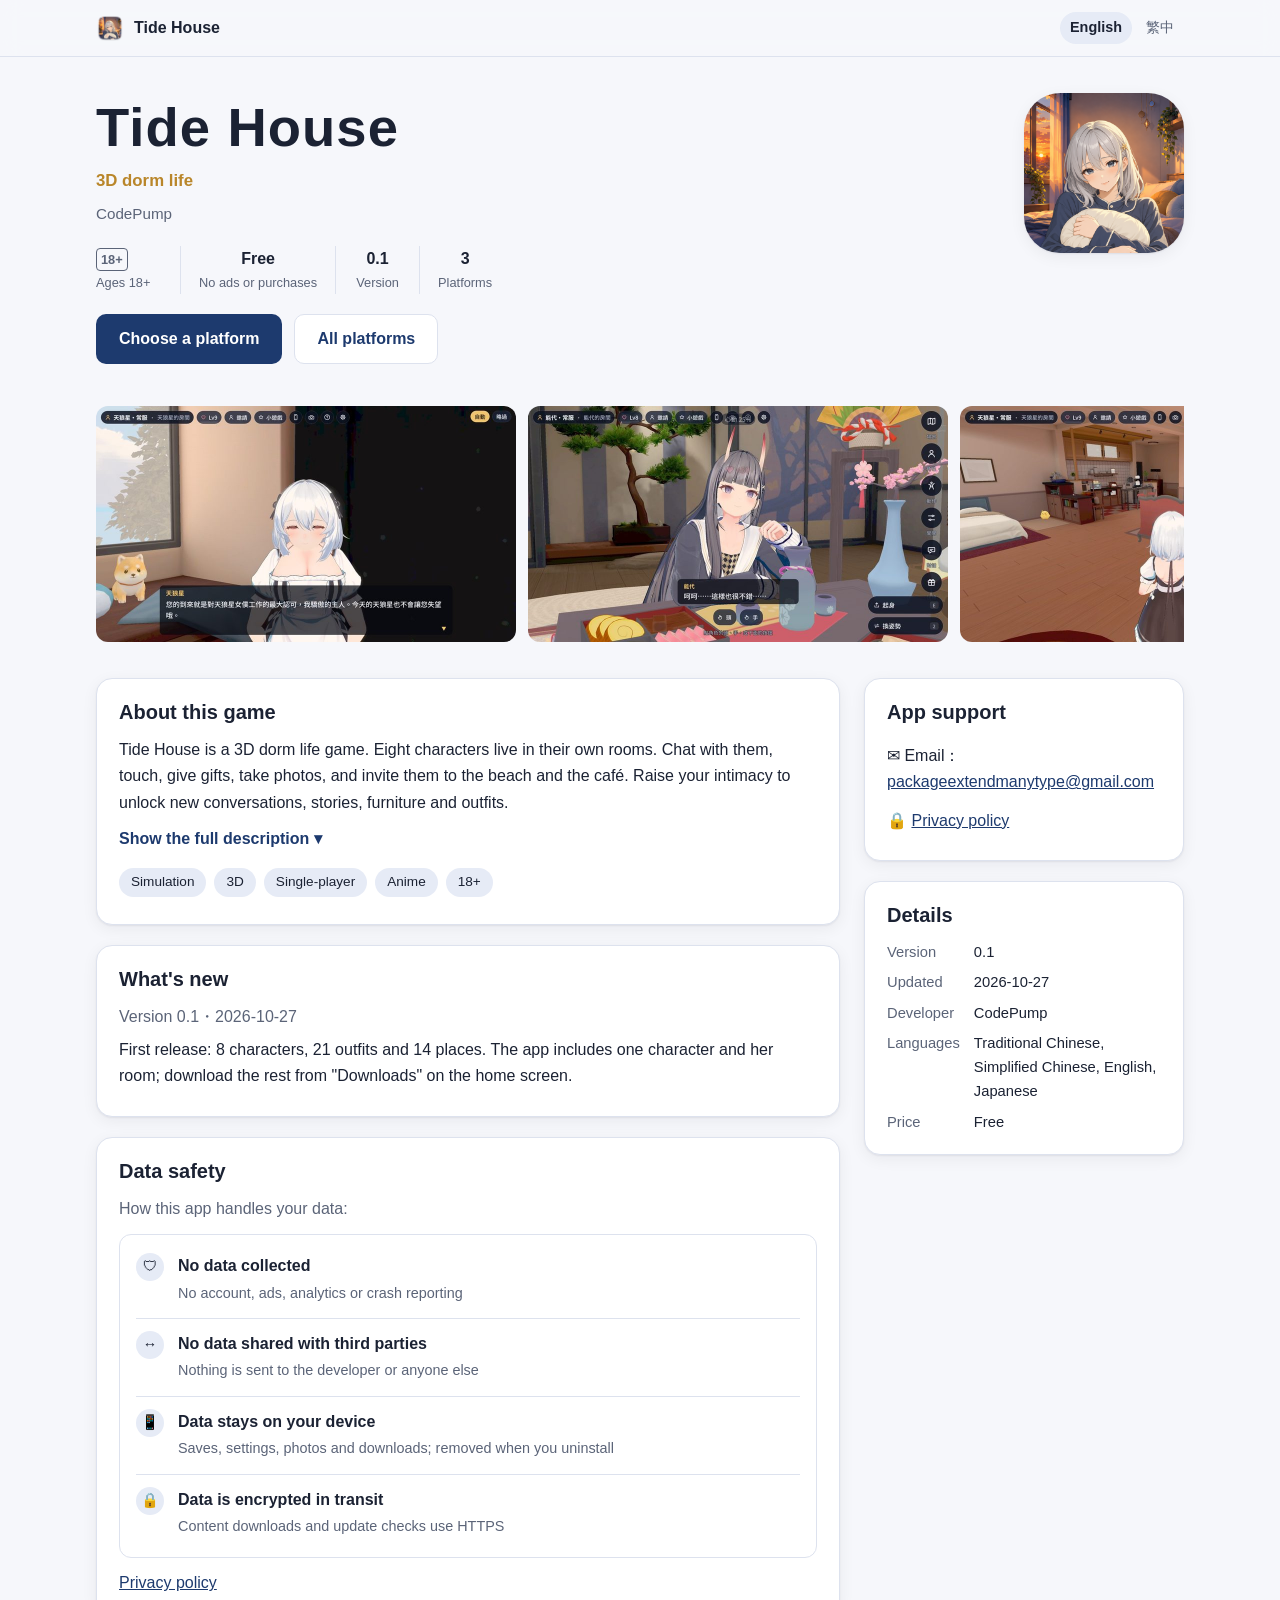
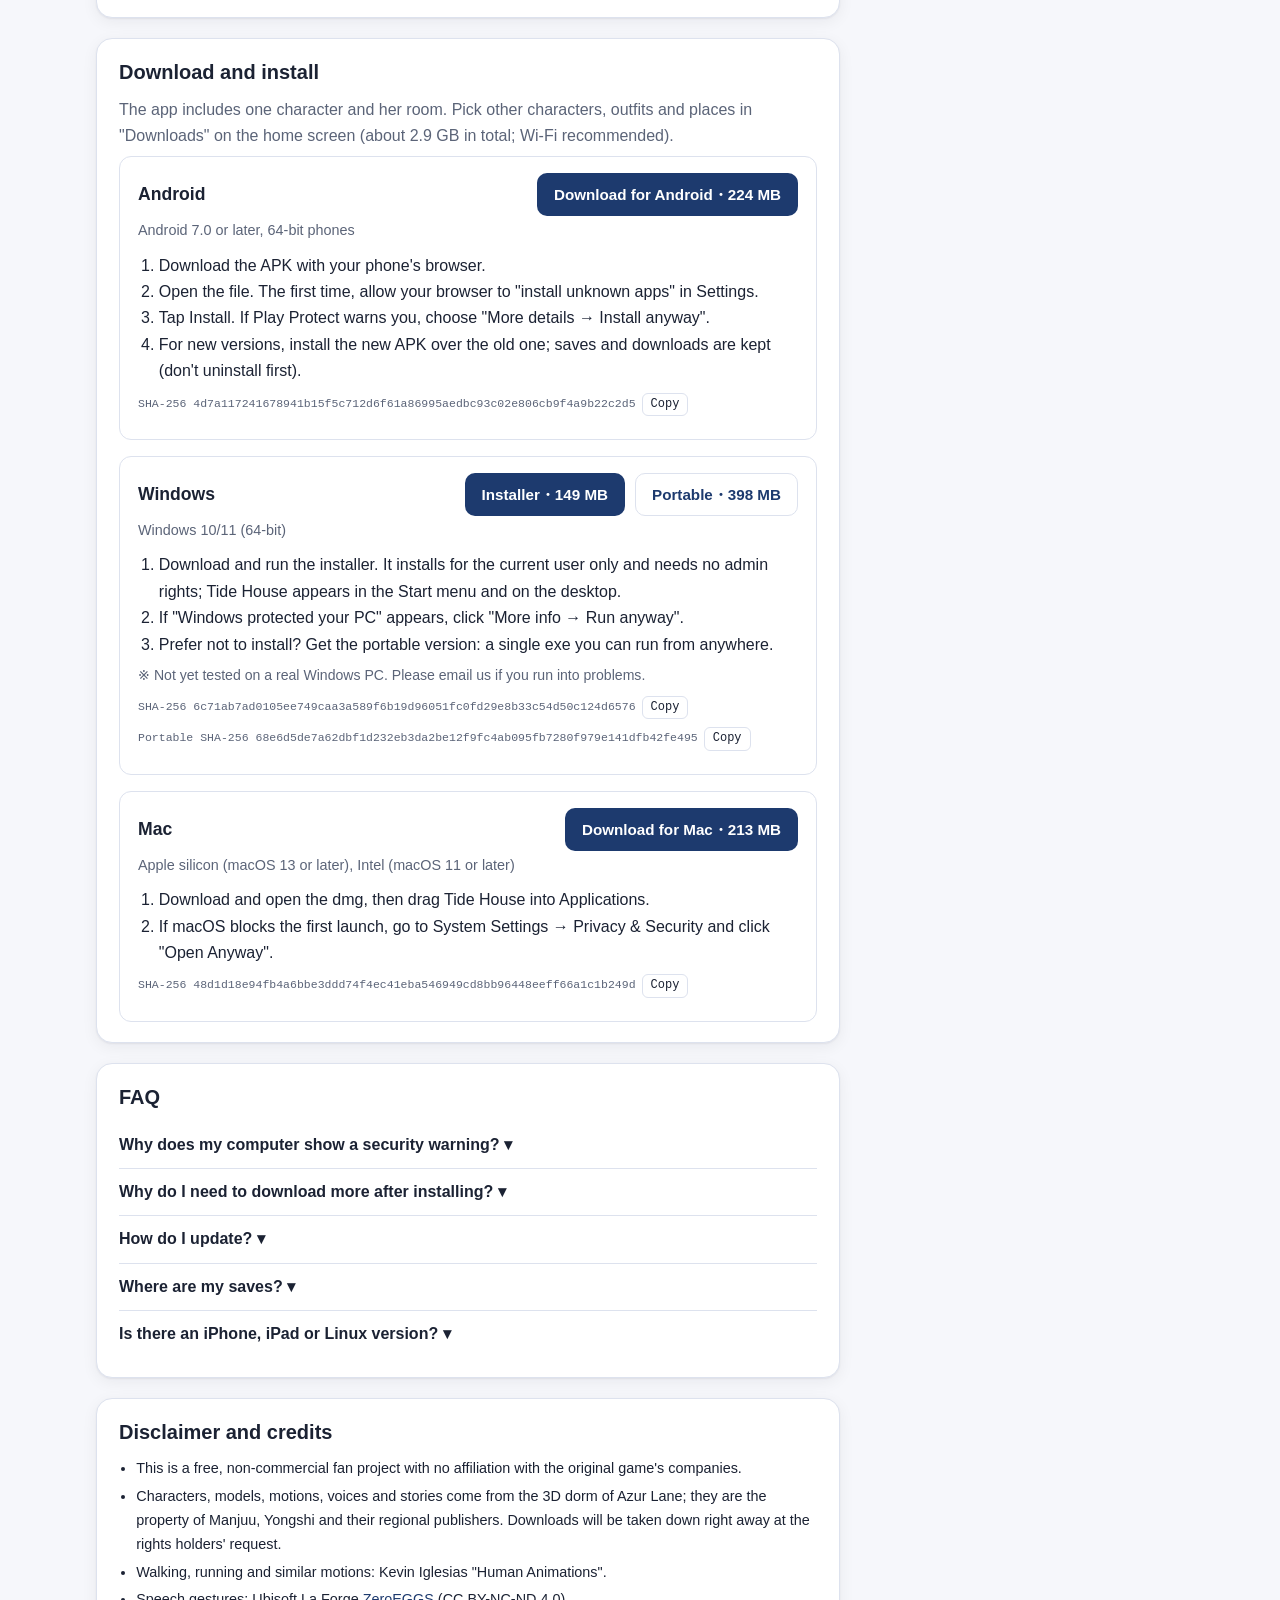
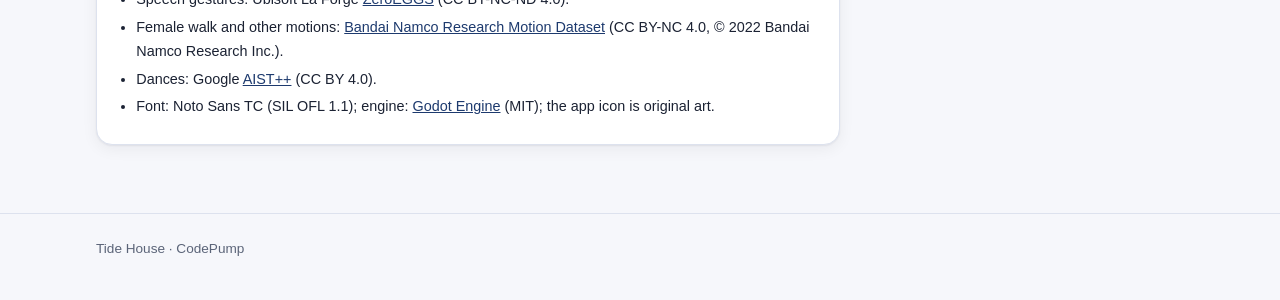
==== en/index.html @ 1b5eac10 "下載頁 0.1（2026-10-27） 由 L2D3D 的 tools/site.py 產生。  Co-Authored-By: Claude Opus 5.5 (1M context) <norep" ====
<!doctype html>
<html lang="en">
<head>
<meta charset="utf-8">
<meta name="viewport" content="width=device-width, initial-scale=1">
<title>Tide House | 3D dorm life</title>
<meta name="description" content="Spend time with them in a seaside dorm: chat, touch, gifts, photos and outings">
<link rel="canonical" href="https://daniel098962.github.io/tidehouse/en/">
<link rel="alternate" hreflang="zh-Hant-TW" href="https://daniel098962.github.io/tidehouse/">
<link rel="alternate" hreflang="en" href="https://daniel098962.github.io/tidehouse/en/">
<meta property="og:type" content="website">
<meta property="og:title" content="Tide House｜3D dorm life">
<meta property="og:description" content="Spend time with them in a seaside dorm: chat, touch, gifts, photos and outings">
<meta property="og:url" content="https://daniel098962.github.io/tidehouse/en/">
<meta property="og:image" content="https://daniel098962.github.io/tidehouse/img/feature_en-US.png">
<meta name="twitter:card" content="summary_large_image">
<link rel="icon" href="../img/favicon.png">
<link rel="apple-touch-icon" href="../img/icon_180.png">
<link rel="stylesheet" href="../style.css">
<script type="application/ld+json">{"@context": "https://schema.org", "@type": "VideoGame", "name": "Tide House", "description": "Spend time with them in a seaside dorm: chat, touch, gifts, photos and outings", "url": "https://daniel098962.github.io/tidehouse/en/", "image": "https://daniel098962.github.io/tidehouse/img/icon_512.png", "operatingSystem": "Android, Windows, macOS", "applicationCategory": "GameApplication", "author": {"@type": "Organization", "name": "CodePump"}, "offers": {"@type": "Offer", "price": "0", "priceCurrency": "USD"}, "softwareVersion": "0.1", "contentRating": "18+"}</script>
</head>
<body>
<header class="top"><div class="wrap">
<a class="brand" href="./"><img src="../img/favicon.png" alt="">Tide House</a>
<nav class="lang"><a aria-current="page">English</a><a href="../" hreflang="zh-Hant-TW">繁中</a></nav>
</div></header>
<main class="wrap">
<section class="hero">
<div>
<h1>Tide House</h1>
<p class="tagline">3D dorm life</p>
<p class="dev">CodePump</p>
<ul class="stats">
<li><b><span class="badge-age">18+</span></b><span>Ages 18+</span></li>
<li><b>Free</b><span>No ads or purchases</span></li>
<li><b>0.1</b><span>Version</span></li>
<li><b>3</b><span>Platforms</span></li>
</ul>
<div class="cta"><a class="btn primary" id="dl-main" href="#download">Choose a platform</a><a class="btn ghost" href="#download">All platforms</a></div>
<p class="cta-note" id="dl-note"></p>
</div>
<img class="hero-icon" src="../img/icon_512.png" alt="Tide House">
</section>
<section class="shots" aria-label="Screenshots"><div class="strip">
<button type="button" data-full="../img/shots/01.jpg"><img loading="lazy" src="../img/shots/thumb_01.jpg" alt="Screenshots 1"></button>
<button type="button" data-full="../img/shots/02.jpg"><img loading="lazy" src="../img/shots/thumb_02.jpg" alt="Screenshots 2"></button>
<button type="button" data-full="../img/shots/03.jpg"><img loading="lazy" src="../img/shots/thumb_03.jpg" alt="Screenshots 3"></button>
<button type="button" data-full="../img/shots/04.jpg"><img loading="lazy" src="../img/shots/thumb_04.jpg" alt="Screenshots 4"></button>
<button type="button" data-full="../img/shots/05.jpg"><img loading="lazy" src="../img/shots/thumb_05.jpg" alt="Screenshots 5"></button>
<button type="button" data-full="../img/shots/06.jpg"><img loading="lazy" src="../img/shots/thumb_06.jpg" alt="Screenshots 6"></button>
<button type="button" data-full="../img/shots/07.jpg"><img loading="lazy" src="../img/shots/thumb_07.jpg" alt="Screenshots 7"></button>
<button type="button" data-full="../img/shots/08.jpg"><img loading="lazy" src="../img/shots/thumb_08.jpg" alt="Screenshots 8"></button>
</div></section>
<div class="cols">
<div>
<section class="card about" id="about">
<h2>About this game</h2>
<p>Tide House is a 3D dorm life game. Eight characters live in their own rooms. Chat with them, touch, give gifts, take photos, and invite them to the beach and the café. Raise your intimacy to unlock new conversations, stories, furniture and outfits.</p>
<details><summary>Show the full description</summary>
<h3>Life in the room</h3>
<ul><li>Walk around freely and use sofas, beds and a kotatsu: 81 furniture interactions</li><li>She greets you when you come in; tap &quot;Talk&quot; for a daily conversation, with choices that branch</li><li>During an interaction, tap her head, hands and more for reactions and lines</li><li>Over 1,100 story scenes with Japanese voices</li></ul>
<h3>Intimacy and memories</h3>
<ul><li>Talking, touching, gifts, collecting and mini-games all raise intimacy (Lv1–15 per character)</li><li>Level up to unlock new conversations, stories, furniture and outfits</li><li>Special gifts unlock special stories; replay any memory, staged with its own cameras in her room</li><li>245 collectibles hidden in the rooms, some only at night</li><li>Just here for the stories? Unlock everything in one tap, and tune the numbers yourself</li></ul>
<h3>Photo mode</h3>
<ul><li>Hundreds of poses and expressions, 6 filters, depth of field and freeze frame</li><li>Photos go to the in-app album; invited companions can join group shots</li></ul>
<h3>Going out together</h3>
<ul><li>Invite others to the same place: they sit on sofas and beds or stand nearby watching you, and chat with each other</li><li>Volleyball and a water slide at the beach, dance photos at the café, a timed car wash</li><li>Room mini-games too: hand slap, rock-paper-scissors and scheduling</li></ul>
<h3>Phone</h3>
<ul><li>Chat with her, read and reply to her posts, and make video calls</li></ul>
<h3>Day and night</h3>
<ul><li>Day and night follow your phone&#x27;s clock: lights come on and the windows go dark at night, or pin the time yourself</li></ul>
<h3>Outfits, places and furniture</h3>
<ul><li>21 outfits and 14 places (8 rooms, the dorm hallway, a bathroom, the beach, a café and a car wash)</li><li>Any character can go anywhere; swap the beds, tables and sofas in each room</li></ul>
<h3>Also</h3>
<ul><li>Interface and lines in Traditional Chinese, Simplified Chinese, English and Japanese</li><li>No account, no ads, no in-app purchases; progress stays on your phone</li></ul>
<p>Note: the app includes one character and her room. Pick other characters, outfits and places in &quot;Downloads&quot; (about 2.9 GB in total); Wi-Fi is recommended.</p>
</details>
<ul class="tags"><li>Simulation</li><li>3D</li><li>Single-player</li><li>Anime</li><li>18+</li></ul>
</section>
<section class="card" id="news">
<h2>What&#x27;s new</h2>
<p class="muted">Version 0.1・2026-10-27</p>
<p>First release: 8 characters, 21 outfits and 14 places. The app includes one character and her room; download the rest from &quot;Downloads&quot; on the home screen.</p>
</section>
<section class="card" id="safety">
<h2>Data safety</h2>
<p class="muted">How this app handles your data:</p>
<div class="safety"><div class="row"><div class="ico" aria-hidden="true">🛡</div><div><b>No data collected</b><span>No account, ads, analytics or crash reporting</span></div></div>
<div class="row"><div class="ico" aria-hidden="true">↔</div><div><b>No data shared with third parties</b><span>Nothing is sent to the developer or anyone else</span></div></div>
<div class="row"><div class="ico" aria-hidden="true">📱</div><div><b>Data stays on your device</b><span>Saves, settings, photos and downloads; removed when you uninstall</span></div></div>
<div class="row"><div class="ico" aria-hidden="true">🔒</div><div><b>Data is encrypted in transit</b><span>Content downloads and update checks use HTTPS</span></div></div></div>
<a href="../privacy.html#en">Privacy policy</a>
</section>
<section class="card" id="download">
<h2>Download and install</h2>
<p class="muted">The app includes one character and her room. Pick other characters, outfits and places in &quot;Downloads&quot; on the home screen (about 2.9 GB in total; Wi-Fi recommended).</p>
<div class="dl-grid">
<article class="dl" id="dl-android">
<header><h3>Android</h3><div class="files"><a class="btn primary" href="https://github.com/daniel098962/tidehouse/releases/latest/download/TideHouse.apk">Download for Android・224 MB</a></div></header>
<p class="req">Android 7.0 or later, 64-bit phones</p>
<ol><li>Download the APK with your phone&#x27;s browser.</li><li>Open the file. The first time, allow your browser to &quot;install unknown apps&quot; in Settings.</li><li>Tap Install. If Play Protect warns you, choose &quot;More details → Install anyway&quot;.</li><li>For new versions, install the new APK over the old one; saves and downloads are kept (don&#x27;t uninstall first).</li></ol>
<p class="hash">SHA-256 4d7a117241678941b15f5c712d6f61a86995aedbc93c02e806cb9f4a9b22c2d5<button type="button" data-copy="4d7a117241678941b15f5c712d6f61a86995aedbc93c02e806cb9f4a9b22c2d5">Copy</button></p>
</article>
<article class="dl" id="dl-windows">
<header><h3>Windows</h3><div class="files"><a class="btn primary" href="https://github.com/daniel098962/tidehouse/releases/latest/download/TideHouse_x64-setup.exe">Installer・149 MB</a><a class="btn ghost" href="https://github.com/daniel098962/tidehouse/releases/latest/download/TideHouse_x64_portable.exe">Portable・398 MB</a></div></header>
<p class="req">Windows 10/11 (64-bit)</p>
<ol><li>Download and run the installer. It installs for the current user only and needs no admin rights; Tide House appears in the Start menu and on the desktop.</li><li>If &quot;Windows protected your PC&quot; appears, click &quot;More info → Run anyway&quot;.</li><li>Prefer not to install? Get the portable version: a single exe you can run from anywhere.</li></ol><p class="muted" style="font-size:.88rem">※ Not yet tested on a real Windows PC. Please email us if you run into problems.</p>
<p class="hash">SHA-256 6c71ab7ad0105ee749caa3a589f6b19d96051fc0fd29e8b33c54d50c124d6576<button type="button" data-copy="6c71ab7ad0105ee749caa3a589f6b19d96051fc0fd29e8b33c54d50c124d6576">Copy</button></p><p class="hash">Portable SHA-256 68e6d5de7a62dbf1d232eb3da2be12f9fc4ab095fb7280f979e141dfb42fe495<button type="button" data-copy="68e6d5de7a62dbf1d232eb3da2be12f9fc4ab095fb7280f979e141dfb42fe495">Copy</button></p>
</article>
<article class="dl" id="dl-mac">
<header><h3>Mac</h3><div class="files"><a class="btn primary" href="https://github.com/daniel098962/tidehouse/releases/latest/download/TideHouse_universal.dmg">Download for Mac・213 MB</a></div></header>
<p class="req">Apple silicon (macOS 13 or later), Intel (macOS 11 or later)</p>
<ol><li>Download and open the dmg, then drag Tide House into Applications.</li><li>If macOS blocks the first launch, go to System Settings → Privacy &amp; Security and click &quot;Open Anyway&quot;.</li></ol>
<p class="hash">SHA-256 48d1d18e94fb4a6bbe3ddd74f4ec41eba546949cd8bb96448eeff66a1c1b249d<button type="button" data-copy="48d1d18e94fb4a6bbe3ddd74f4ec41eba546949cd8bb96448eeff66a1c1b249d">Copy</button></p>
</article>
</div>
</section>
<section class="card faq" id="faq">
<h2>FAQ</h2>
<details><summary>Why does my computer show a security warning?</summary><p>The desktop versions are not signed with a paid code-signing certificate, so Windows SmartScreen and macOS warn you once; allow it as described above. Each file has a SHA-256 checksum you can compare (Windows: certutil -hashfile FILE SHA256; Mac: shasum -a 256 FILE).</p></details>
<details><summary>Why do I need to download more after installing?</summary><p>To keep the app small, it includes one character and her room. Pick other characters, outfits and places in &quot;Downloads&quot; on the home screen; they are ready as soon as they finish. You can delete them too.</p></details>
<details><summary>How do I update?</summary><p>When a new version is out, &quot;New version&quot; appears under the title on the home screen and opens this page. Install the new version over the old one; saves and downloads are kept.</p></details>
<details><summary>Where are my saves?</summary><p>Windows: %APPDATA%\Godot\app_userdata\潮聲小築; Mac: ~/Library/Application Support/Godot/app_userdata/潮聲小築; Android: the app&#x27;s own storage (removed when you uninstall).</p></details>
<details><summary>Is there an iPhone, iPad or Linux version?</summary><p>Not yet.</p></details>
</section>
<section class="card credits" id="credits">
<h2>Disclaimer and credits</h2>
<ul><li>This is a free, non-commercial fan project with no affiliation with the original game's companies.</li><li>Characters, models, motions, voices and stories come from the 3D dorm of Azur Lane; they are the property of Manjuu, Yongshi and their regional publishers. Downloads will be taken down right away at the rights holders' request.</li><li>Walking, running and similar motions: Kevin Iglesias "Human Animations".</li><li>Speech gestures: Ubisoft La Forge <a href="https://github.com/ubisoft/ubisoft-laforge-ZeroEGGS">ZeroEGGS</a> (CC BY-NC-ND 4.0).</li><li>Female walk and other motions: <a href="https://github.com/BandaiNamcoResearchInc/Bandai-Namco-Research-Motiondataset">Bandai Namco Research Motion Dataset</a> (CC BY-NC 4.0, © 2022 Bandai Namco Research Inc.).</li><li>Dances: Google <a href="https://google.github.io/aistplusplus_dataset/">AIST++</a> (CC BY 4.0).</li><li>Font: Noto Sans TC (SIL OFL 1.1); engine: <a href="https://godotengine.org/">Godot Engine</a> (MIT); the app icon is original art.</li></ul>
</section>
</div>
<aside class="side">
<section class="card">
<h2>App support</h2>
<ul><li>✉ Email：<a href="mailto:packageextendmanytype@gmail.com">packageextendmanytype@gmail.com</a></li><li>🔒 <a href="../privacy.html#en">Privacy policy</a></li></ul>
</section>
<section class="card">
<h2>Details</h2>
<dl><dt>Version</dt><dd>0.1</dd><dt>Updated</dt><dd>2026-10-27</dd><dt>Developer</dt><dd>CodePump</dd><dt>Languages</dt><dd>Traditional Chinese, Simplified Chinese, English, Japanese</dd><dt>Price</dt><dd>Free</dd></dl>
</section>
</aside>
</div>
</main>
<footer><div class="wrap">Tide House · CodePump</div></footer>
<dialog id="viewer"><img alt=""><div class="viewer-bar"><button type="button" data-prev>‹</button><button type="button" data-close>✕</button><button type="button" data-next>›</button></div></dialog>
<script>window.TH = {"downloads": {"android": {"url": "https://github.com/daniel098962/tidehouse/releases/latest/download/TideHouse.apk", "file": "TideHouse.apk", "size_text": "224 MB"}, "windows": {"url": "https://github.com/daniel098962/tidehouse/releases/latest/download/TideHouse_x64-setup.exe", "file": "TideHouse_x64-setup.exe", "size_text": "149 MB"}, "windows_portable": {"url": "https://github.com/daniel098962/tidehouse/releases/latest/download/TideHouse_x64_portable.exe", "file": "TideHouse_x64_portable.exe", "size_text": "398 MB"}, "mac": {"url": "https://github.com/daniel098962/tidehouse/releases/latest/download/TideHouse_universal.dmg", "file": "TideHouse_universal.dmg", "size_text": "213 MB"}}, "text": {"button_android": "Download for Android", "button_windows": "Download for Windows", "button_mac": "Download for Mac", "button_choose": "Choose a platform", "no_ios": "There is no iPhone or iPad version yet", "copied": "Copied"}};</script>
<script src="../app.js"></script>
</body>
</html>
---- style.css ----
/* 潮聲小築的下載頁（tools/site.py 複製到 local/build/site/）：資訊架構參考應用程式商店的頁面，配色用遊戲介面的深藍＋金（docs/art/UI_STYLE.md） */
:root {
	--bg: #f6f7fb;
	--surface: #ffffff;
	--surface-2: #eef1f8;
	--text: #1b2233;
	--muted: #5b6478;
	--line: #dde2ee;
	--accent: #1d3a6e;
	--accent-text: #ffffff;
	--gold: #b9862a;
	--chip: #e6ebf6;
	--shadow: 0 1px 2px rgba(16, 24, 40, .06), 0 4px 16px rgba(16, 24, 40, .06);
	--radius: 16px;
	color-scheme: light;
}
@media (prefers-color-scheme: dark) {
	:root:not([data-theme="light"]) {
		--bg: #0d1323;
		--surface: #151d33;
		--surface-2: #1c2640;
		--text: #e9edf6;
		--muted: #a3adc4;
		--line: #26304d;
		--accent: #f2c46d;
		--accent-text: #1a1306;
		--gold: #f2c46d;
		--chip: #222d4a;
		--shadow: none;
		color-scheme: dark;
	}
}
:root[data-theme="dark"] {
	--bg: #0d1323;
	--surface: #151d33;
	--surface-2: #1c2640;
	--text: #e9edf6;
	--muted: #a3adc4;
	--line: #26304d;
	--accent: #f2c46d;
	--accent-text: #1a1306;
	--gold: #f2c46d;
	--chip: #222d4a;
	--shadow: none;
	color-scheme: dark;
}

* { box-sizing: border-box; }
html { scroll-behavior: smooth; }
body {
	margin: 0;
	background: var(--bg);
	color: var(--text);
	font: 16px/1.65 -apple-system, BlinkMacSystemFont, "Segoe UI", "PingFang TC", "Noto Sans TC", "Microsoft JhengHei", sans-serif;
	-webkit-text-size-adjust: 100%;
}
a { color: var(--accent); }
img { max-width: 100%; display: block; }
h1, h2, h3 { line-height: 1.3; margin: 0; }
h2 { font-size: 1.25rem; margin-bottom: .75rem; }
h3 { font-size: 1rem; margin: 1.1rem 0 .3rem; }
p { margin: .4rem 0; }
.muted { color: var(--muted); }
.wrap { max-width: 1120px; margin: 0 auto; padding: 0 16px; }

/* 頂端列 */
.top { position: sticky; top: 0; z-index: 10; background: color-mix(in srgb, var(--bg) 88%, transparent); backdrop-filter: blur(10px); border-bottom: 1px solid var(--line); }
.top .wrap { display: flex; align-items: center; justify-content: space-between; height: 56px; }
.brand { display: flex; align-items: center; gap: 10px; color: var(--text); text-decoration: none; font-weight: 700; }
.brand img { width: 28px; height: 28px; border-radius: 7px; }
.lang { display: flex; gap: 4px; }
.lang a { padding: 4px 10px; border-radius: 999px; text-decoration: none; color: var(--muted); font-size: .9rem; }
.lang a[aria-current] { background: var(--chip); color: var(--text); font-weight: 600; }

/* 標題區 */
.hero { display: flex; gap: 32px; align-items: flex-start; justify-content: space-between; padding: 36px 0 24px; }
.hero h1 { font-size: clamp(2rem, 6vw, 3.4rem); letter-spacing: .02em; }
.hero .tagline { color: var(--gold); font-weight: 700; font-size: 1.05rem; margin-top: .2rem; }
.hero .dev { color: var(--muted); font-size: .95rem; }
.hero-icon { width: 160px; height: 160px; border-radius: 36px; box-shadow: var(--shadow); flex: none; }
.stats { display: flex; flex-wrap: wrap; list-style: none; padding: 0; margin: 20px 0; }
.stats li { display: flex; flex-direction: column; align-items: center; padding: 0 18px; border-left: 1px solid var(--line); min-width: 84px; }
.stats li:first-child { border-left: 0; padding-left: 0; align-items: flex-start; }
.stats b { font-size: 1rem; }
.stats span { color: var(--muted); font-size: .8rem; }
.badge-age { display: inline-block; border: 1.5px solid currentColor; border-radius: 4px; padding: 0 4px; font-size: .85rem; }
.cta { display: flex; flex-wrap: wrap; gap: 12px; align-items: center; }
.btn { display: inline-flex; align-items: center; gap: 8px; padding: 11px 22px; border-radius: 10px; font-weight: 700; text-decoration: none; border: 1px solid transparent; cursor: pointer; font-size: 1rem; }
.btn.primary { background: var(--accent); color: var(--accent-text); }
.btn.primary:hover { filter: brightness(1.08); }
.btn.ghost { border-color: var(--line); color: var(--accent); background: var(--surface); }
.btn[aria-disabled="true"] { opacity: .55; pointer-events: none; }
.cta-note { color: var(--muted); font-size: .85rem; margin-top: .6rem; }

/* 截圖 */
.shots { margin: 8px 0 28px; }
.strip { display: flex; gap: 12px; overflow-x: auto; scroll-snap-type: x mandatory; padding-bottom: 8px; scrollbar-width: thin; }
.strip button { flex: none; width: min(78vw, 420px); aspect-ratio: 16 / 9; padding: 0; border: 0; border-radius: 12px; overflow: hidden; background: var(--surface-2); cursor: zoom-in; scroll-snap-align: start; }
.strip img { width: 100%; height: 100%; object-fit: cover; }

/* 兩欄 */
.cols { display: grid; grid-template-columns: minmax(0, 1fr) 320px; gap: 24px; align-items: start; padding-bottom: 48px; }
.card { background: var(--surface); border: 1px solid var(--line); border-radius: var(--radius); padding: 20px 22px; margin-bottom: 20px; box-shadow: var(--shadow); }
.side .card { position: static; }
.about ul, .card ul { padding-left: 1.2em; margin: .3rem 0; }
.about li { margin: .15rem 0; }
details > summary { cursor: pointer; color: var(--accent); font-weight: 600; margin-top: .6rem; list-style: none; }
details > summary::-webkit-details-marker { display: none; }
details > summary::after { content: " ▾"; }
details[open] > summary::after { content: " ▴"; }
.tags { display: flex; flex-wrap: wrap; gap: 8px; list-style: none; padding: 0 !important; margin-top: 14px !important; }
.tags li { background: var(--chip); border-radius: 999px; padding: 3px 12px; font-size: .85rem; }

/* 資料安全性 */
.safety { border: 1px solid var(--line); border-radius: 12px; padding: 6px 16px; margin: 12px 0; }
.safety .row { display: flex; gap: 14px; padding: 12px 0; border-top: 1px solid var(--line); }
.safety .row:first-child { border-top: 0; }
.safety .ico { width: 28px; height: 28px; flex: none; border-radius: 50%; background: var(--chip); display: grid; place-items: center; font-size: .9rem; }
.safety b { display: block; }
.safety span { color: var(--muted); font-size: .9rem; }

/* 下載卡 */
.dl-grid { display: grid; gap: 16px; }
.dl { border: 1px solid var(--line); border-radius: 12px; padding: 16px 18px; }
.dl[data-current] { border-color: var(--accent); box-shadow: 0 0 0 1px var(--accent) inset; }
.dl header { display: flex; flex-wrap: wrap; justify-content: space-between; gap: 10px; align-items: center; }
.dl h3 { margin: 0; font-size: 1.1rem; }
.dl .req { color: var(--muted); font-size: .9rem; margin: .2rem 0 .6rem; }
.dl ol { padding-left: 1.3em; margin: .4rem 0; }
.dl .files { display: flex; flex-wrap: wrap; gap: 10px; }
.dl .btn { padding: 8px 16px; font-size: .95rem; }
.hash { font-family: ui-monospace, SFMono-Regular, Menlo, Consolas, monospace; font-size: .72rem; color: var(--muted); word-break: break-all; margin-top: .5rem; }
.hash button { font: inherit; font-size: .75rem; margin-left: 6px; padding: 1px 8px; border-radius: 6px; border: 1px solid var(--line); background: var(--surface); color: var(--text); cursor: pointer; }

/* 常見問題 */
.faq details { border-top: 1px solid var(--line); padding: 10px 0; }
.faq details:first-of-type { border-top: 0; }
.faq summary { color: var(--text) !important; margin: 0 !important; }
.faq p { color: var(--muted); }

/* 側欄 */
.side dl { margin: 0; display: grid; grid-template-columns: auto 1fr; gap: 6px 14px; font-size: .92rem; }
.side dt { color: var(--muted); }
.side dd { margin: 0; }
.side ul { list-style: none; padding: 0; margin: 0; }
.side li { padding: 6px 0; }

.credits { font-size: .9rem; }
.credits li { margin: .25rem 0; }
footer { border-top: 1px solid var(--line); padding: 24px 0 40px; color: var(--muted); font-size: .85rem; }

/* 看大圖 */
dialog#viewer { border: 0; padding: 0; background: transparent; max-width: 96vw; max-height: 92vh; }
dialog#viewer::backdrop { background: rgba(5, 8, 16, .88); }
dialog#viewer img { max-width: 96vw; max-height: 86vh; border-radius: 10px; }
.viewer-bar { display: flex; justify-content: center; gap: 10px; margin-top: 10px; }
.viewer-bar button { background: rgba(255, 255, 255, .14); color: #fff; border: 0; border-radius: 999px; padding: 8px 18px; font-size: 1rem; cursor: pointer; }

@media (max-width: 860px) {
	.cols { grid-template-columns: 1fr; }
	.hero { flex-direction: column-reverse; gap: 16px; padding-top: 24px; }
	.hero-icon { width: 96px; height: 96px; border-radius: 22px; }
	.stats li { padding: 0 12px; min-width: 0; }
}
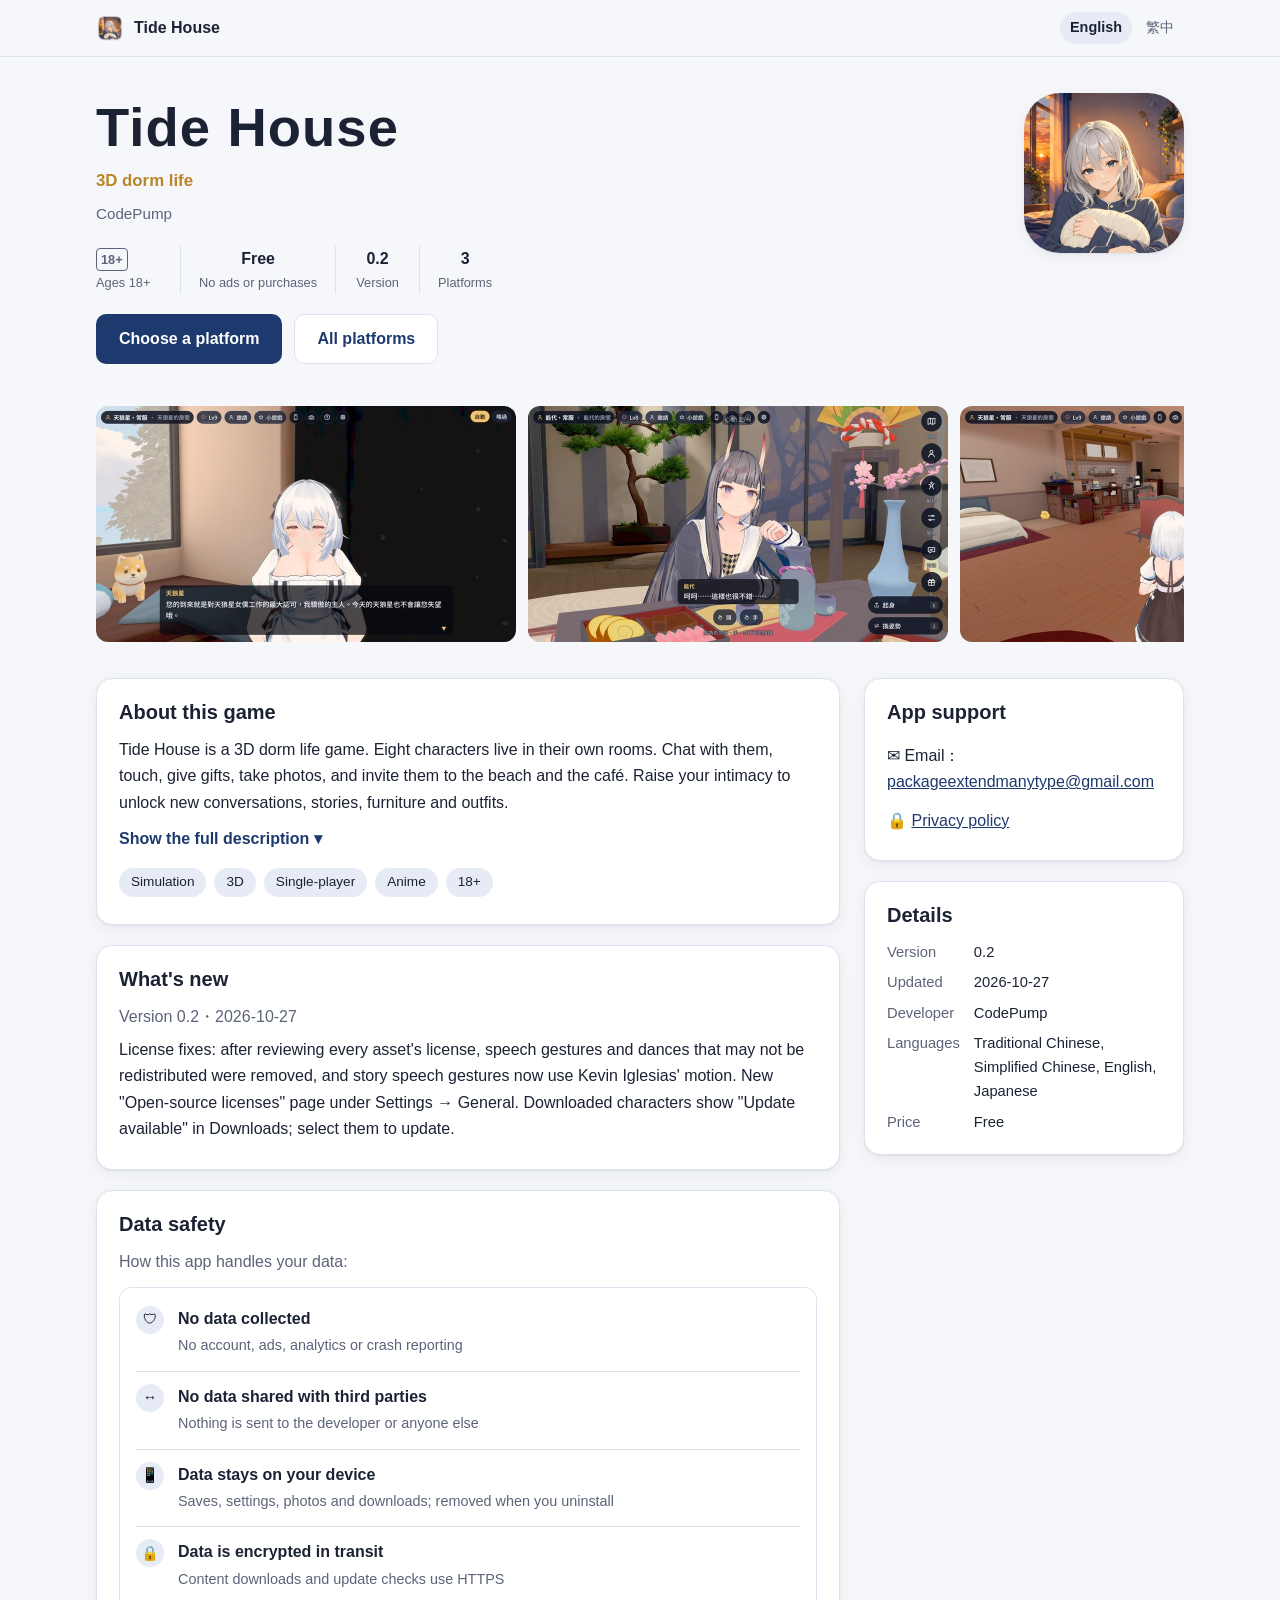
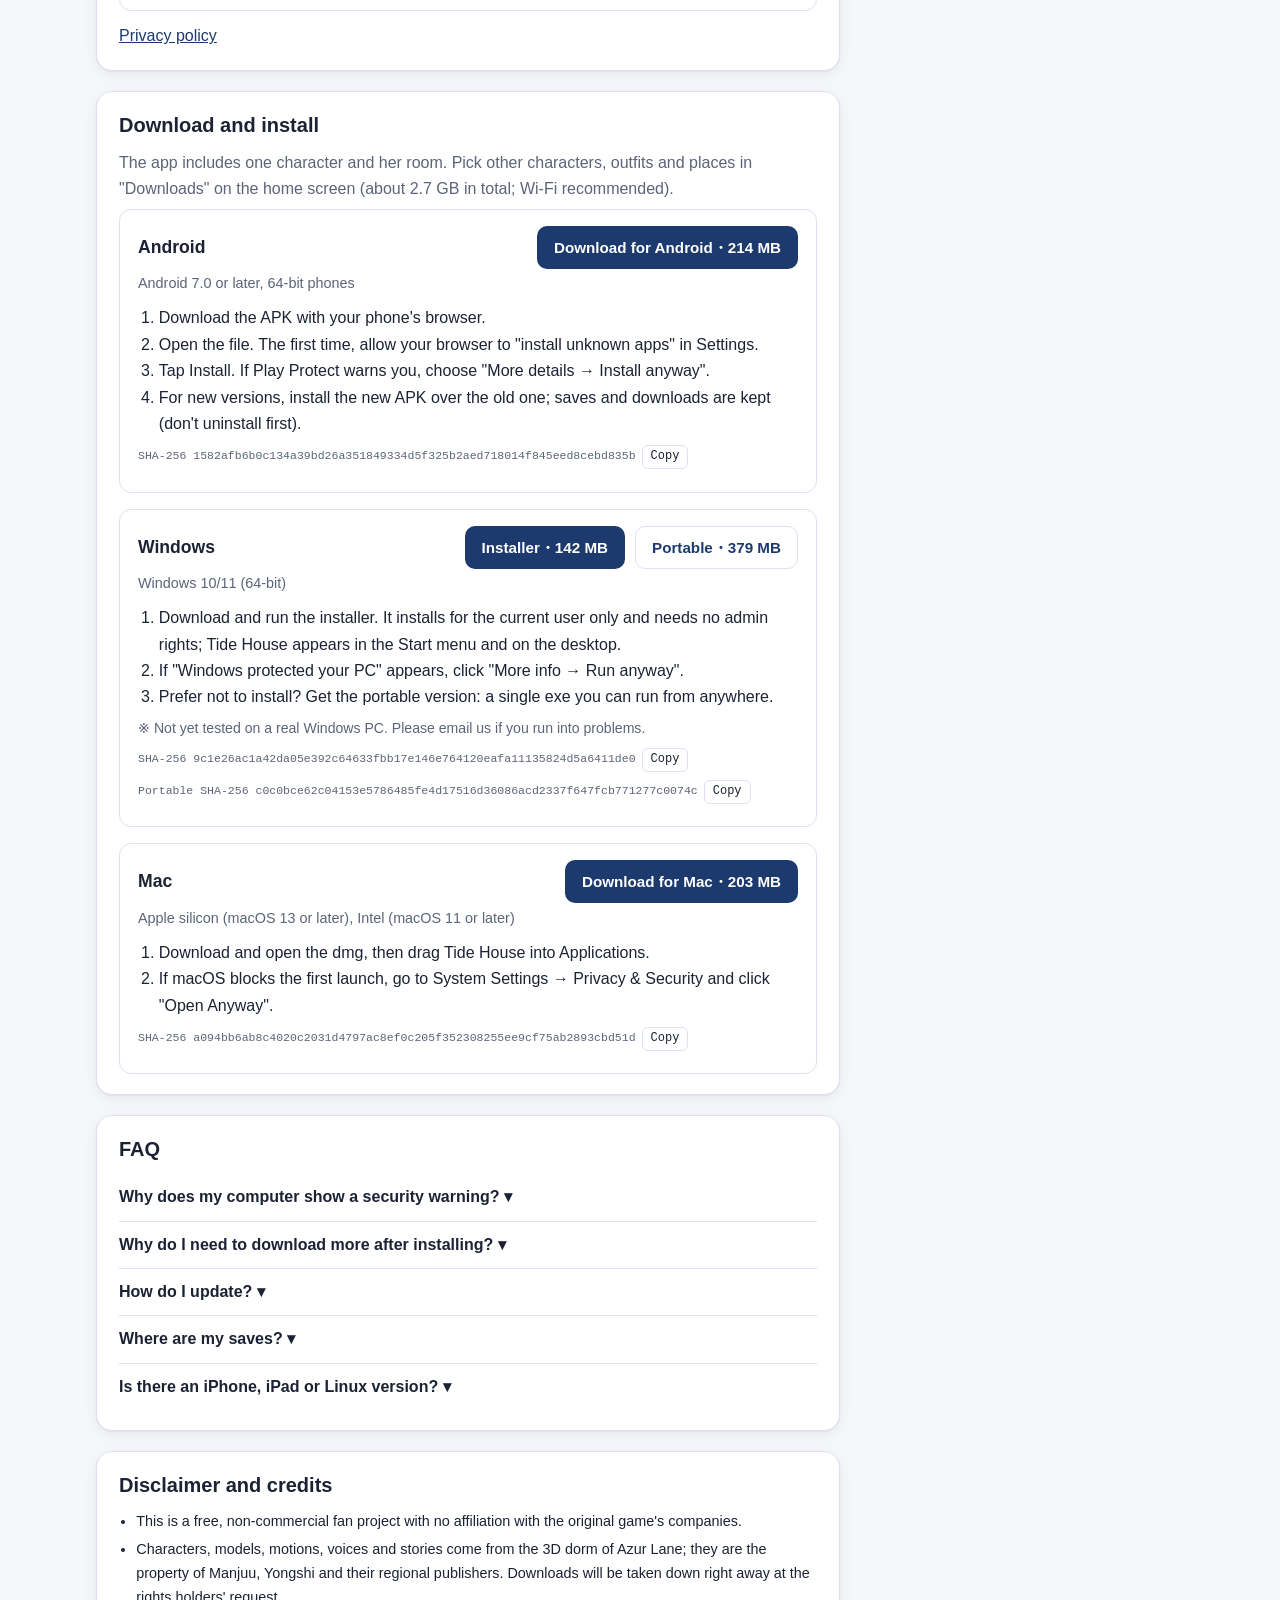
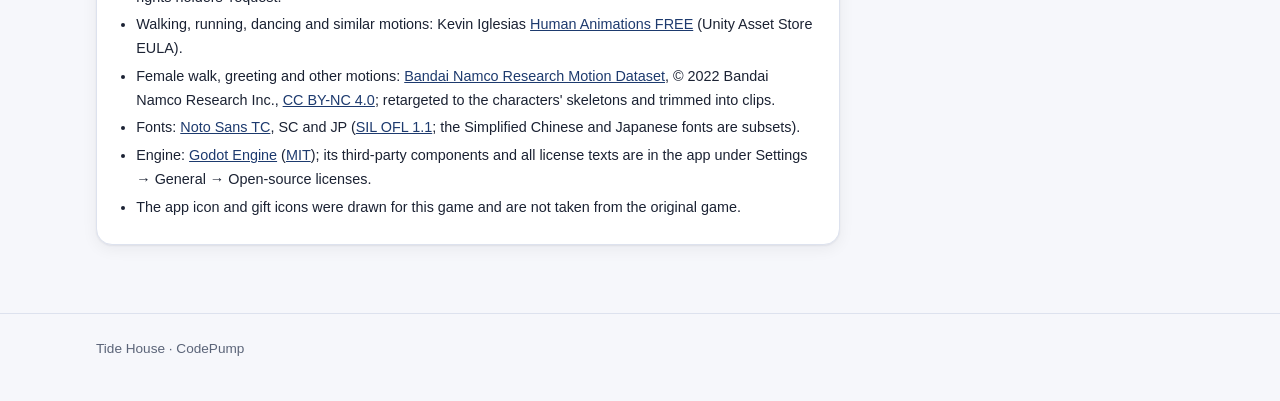
==== commit 91b2f024: "下載頁 0.2（2026-10-27） 由 L2D3D 的 tools/site.py 產生。  Co-Authored-By: Claude Opus 5.5 (1M context) <norep" ====
--- a/en/index.html
+++ b/en/index.html
@@ -17,7 +17,7 @@
 <link rel="icon" href="../img/favicon.png">
 <link rel="apple-touch-icon" href="../img/icon_180.png">
 <link rel="stylesheet" href="../style.css">
-<script type="application/ld+json">{"@context": "https://schema.org", "@type": "VideoGame", "name": "Tide House", "description": "Spend time with them in a seaside dorm: chat, touch, gifts, photos and outings", "url": "https://daniel098962.github.io/tidehouse/en/", "image": "https://daniel098962.github.io/tidehouse/img/icon_512.png", "operatingSystem": "Android, Windows, macOS", "applicationCategory": "GameApplication", "author": {"@type": "Organization", "name": "CodePump"}, "offers": {"@type": "Offer", "price": "0", "priceCurrency": "USD"}, "softwareVersion": "0.1", "contentRating": "18+"}</script>
+<script type="application/ld+json">{"@context": "https://schema.org", "@type": "VideoGame", "name": "Tide House", "description": "Spend time with them in a seaside dorm: chat, touch, gifts, photos and outings", "url": "https://daniel098962.github.io/tidehouse/en/", "image": "https://daniel098962.github.io/tidehouse/img/icon_512.png", "operatingSystem": "Android, Windows, macOS", "applicationCategory": "GameApplication", "author": {"@type": "Organization", "name": "CodePump"}, "offers": {"@type": "Offer", "price": "0", "priceCurrency": "USD"}, "softwareVersion": "0.2", "contentRating": "18+"}</script>
 </head>
 <body>
 <header class="top"><div class="wrap">
@@ -33,7 +33,7 @@
 <ul class="stats">
 <li><b><span class="badge-age">18+</span></b><span>Ages 18+</span></li>
 <li><b>Free</b><span>No ads or purchases</span></li>
-<li><b>0.1</b><span>Version</span></li>
+<li><b>0.2</b><span>Version</span></li>
 <li><b>3</b><span>Platforms</span></li>
 </ul>
 <div class="cta"><a class="btn primary" id="dl-main" href="#download">Choose a platform</a><a class="btn ghost" href="#download">All platforms</a></div>
@@ -73,14 +73,14 @@
 <ul><li>21 outfits and 14 places (8 rooms, the dorm hallway, a bathroom, the beach, a café and a car wash)</li><li>Any character can go anywhere; swap the beds, tables and sofas in each room</li></ul>
 <h3>Also</h3>
 <ul><li>Interface and lines in Traditional Chinese, Simplified Chinese, English and Japanese</li><li>No account, no ads, no in-app purchases; progress stays on your phone</li></ul>
-<p>Note: the app includes one character and her room. Pick other characters, outfits and places in &quot;Downloads&quot; (about 2.9 GB in total); Wi-Fi is recommended.</p>
+<p>Note: the app includes one character and her room. Pick other characters, outfits and places in &quot;Downloads&quot; (about 2.7 GB in total); Wi-Fi is recommended.</p>
 </details>
 <ul class="tags"><li>Simulation</li><li>3D</li><li>Single-player</li><li>Anime</li><li>18+</li></ul>
 </section>
 <section class="card" id="news">
 <h2>What&#x27;s new</h2>
-<p class="muted">Version 0.1・2026-10-27</p>
-<p>First release: 8 characters, 21 outfits and 14 places. The app includes one character and her room; download the rest from &quot;Downloads&quot; on the home screen.</p>
+<p class="muted">Version 0.2・2026-10-27</p>
+<p>License fixes: after reviewing every asset&#x27;s license, speech gestures and dances that may not be redistributed were removed, and story speech gestures now use Kevin Iglesias&#x27; motion. New &quot;Open-source licenses&quot; page under Settings → General. Downloaded characters show &quot;Update available&quot; in Downloads; select them to update.</p>
 </section>
 <section class="card" id="safety">
 <h2>Data safety</h2>
@@ -93,25 +93,25 @@
 </section>
 <section class="card" id="download">
 <h2>Download and install</h2>
-<p class="muted">The app includes one character and her room. Pick other characters, outfits and places in &quot;Downloads&quot; on the home screen (about 2.9 GB in total; Wi-Fi recommended).</p>
+<p class="muted">The app includes one character and her room. Pick other characters, outfits and places in &quot;Downloads&quot; on the home screen (about 2.7 GB in total; Wi-Fi recommended).</p>
 <div class="dl-grid">
 <article class="dl" id="dl-android">
-<header><h3>Android</h3><div class="files"><a class="btn primary" href="https://github.com/daniel098962/tidehouse/releases/latest/download/TideHouse.apk">Download for Android・224 MB</a></div></header>
+<header><h3>Android</h3><div class="files"><a class="btn primary" href="https://github.com/daniel098962/tidehouse/releases/latest/download/TideHouse.apk">Download for Android・214 MB</a></div></header>
 <p class="req">Android 7.0 or later, 64-bit phones</p>
 <ol><li>Download the APK with your phone&#x27;s browser.</li><li>Open the file. The first time, allow your browser to &quot;install unknown apps&quot; in Settings.</li><li>Tap Install. If Play Protect warns you, choose &quot;More details → Install anyway&quot;.</li><li>For new versions, install the new APK over the old one; saves and downloads are kept (don&#x27;t uninstall first).</li></ol>
-<p class="hash">SHA-256 4d7a117241678941b15f5c712d6f61a86995aedbc93c02e806cb9f4a9b22c2d5<button type="button" data-copy="4d7a117241678941b15f5c712d6f61a86995aedbc93c02e806cb9f4a9b22c2d5">Copy</button></p>
+<p class="hash">SHA-256 1582afb6b0c134a39bd26a351849334d5f325b2aed718014f845eed8cebd835b<button type="button" data-copy="1582afb6b0c134a39bd26a351849334d5f325b2aed718014f845eed8cebd835b">Copy</button></p>
 </article>
 <article class="dl" id="dl-windows">
-<header><h3>Windows</h3><div class="files"><a class="btn primary" href="https://github.com/daniel098962/tidehouse/releases/latest/download/TideHouse_x64-setup.exe">Installer・149 MB</a><a class="btn ghost" href="https://github.com/daniel098962/tidehouse/releases/latest/download/TideHouse_x64_portable.exe">Portable・398 MB</a></div></header>
+<header><h3>Windows</h3><div class="files"><a class="btn primary" href="https://github.com/daniel098962/tidehouse/releases/latest/download/TideHouse_x64-setup.exe">Installer・142 MB</a><a class="btn ghost" href="https://github.com/daniel098962/tidehouse/releases/latest/download/TideHouse_x64_portable.exe">Portable・379 MB</a></div></header>
 <p class="req">Windows 10/11 (64-bit)</p>
 <ol><li>Download and run the installer. It installs for the current user only and needs no admin rights; Tide House appears in the Start menu and on the desktop.</li><li>If &quot;Windows protected your PC&quot; appears, click &quot;More info → Run anyway&quot;.</li><li>Prefer not to install? Get the portable version: a single exe you can run from anywhere.</li></ol><p class="muted" style="font-size:.88rem">※ Not yet tested on a real Windows PC. Please email us if you run into problems.</p>
-<p class="hash">SHA-256 6c71ab7ad0105ee749caa3a589f6b19d96051fc0fd29e8b33c54d50c124d6576<button type="button" data-copy="6c71ab7ad0105ee749caa3a589f6b19d96051fc0fd29e8b33c54d50c124d6576">Copy</button></p><p class="hash">Portable SHA-256 68e6d5de7a62dbf1d232eb3da2be12f9fc4ab095fb7280f979e141dfb42fe495<button type="button" data-copy="68e6d5de7a62dbf1d232eb3da2be12f9fc4ab095fb7280f979e141dfb42fe495">Copy</button></p>
+<p class="hash">SHA-256 9c1e26ac1a42da05e392c64633fbb17e146e764120eafa11135824d5a6411de0<button type="button" data-copy="9c1e26ac1a42da05e392c64633fbb17e146e764120eafa11135824d5a6411de0">Copy</button></p><p class="hash">Portable SHA-256 c0c0bce62c04153e5786485fe4d17516d36086acd2337f647fcb771277c0074c<button type="button" data-copy="c0c0bce62c04153e5786485fe4d17516d36086acd2337f647fcb771277c0074c">Copy</button></p>
 </article>
 <article class="dl" id="dl-mac">
-<header><h3>Mac</h3><div class="files"><a class="btn primary" href="https://github.com/daniel098962/tidehouse/releases/latest/download/TideHouse_universal.dmg">Download for Mac・213 MB</a></div></header>
+<header><h3>Mac</h3><div class="files"><a class="btn primary" href="https://github.com/daniel098962/tidehouse/releases/latest/download/TideHouse_universal.dmg">Download for Mac・203 MB</a></div></header>
 <p class="req">Apple silicon (macOS 13 or later), Intel (macOS 11 or later)</p>
 <ol><li>Download and open the dmg, then drag Tide House into Applications.</li><li>If macOS blocks the first launch, go to System Settings → Privacy &amp; Security and click &quot;Open Anyway&quot;.</li></ol>
-<p class="hash">SHA-256 48d1d18e94fb4a6bbe3ddd74f4ec41eba546949cd8bb96448eeff66a1c1b249d<button type="button" data-copy="48d1d18e94fb4a6bbe3ddd74f4ec41eba546949cd8bb96448eeff66a1c1b249d">Copy</button></p>
+<p class="hash">SHA-256 a094bb6ab8c4020c2031d4797ac8ef0c205f352308255ee9cf75ab2893cbd51d<button type="button" data-copy="a094bb6ab8c4020c2031d4797ac8ef0c205f352308255ee9cf75ab2893cbd51d">Copy</button></p>
 </article>
 </div>
 </section>
@@ -125,7 +125,7 @@
 </section>
 <section class="card credits" id="credits">
 <h2>Disclaimer and credits</h2>
-<ul><li>This is a free, non-commercial fan project with no affiliation with the original game's companies.</li><li>Characters, models, motions, voices and stories come from the 3D dorm of Azur Lane; they are the property of Manjuu, Yongshi and their regional publishers. Downloads will be taken down right away at the rights holders' request.</li><li>Walking, running and similar motions: Kevin Iglesias "Human Animations".</li><li>Speech gestures: Ubisoft La Forge <a href="https://github.com/ubisoft/ubisoft-laforge-ZeroEGGS">ZeroEGGS</a> (CC BY-NC-ND 4.0).</li><li>Female walk and other motions: <a href="https://github.com/BandaiNamcoResearchInc/Bandai-Namco-Research-Motiondataset">Bandai Namco Research Motion Dataset</a> (CC BY-NC 4.0, © 2022 Bandai Namco Research Inc.).</li><li>Dances: Google <a href="https://google.github.io/aistplusplus_dataset/">AIST++</a> (CC BY 4.0).</li><li>Font: Noto Sans TC (SIL OFL 1.1); engine: <a href="https://godotengine.org/">Godot Engine</a> (MIT); the app icon is original art.</li></ul>
+<ul><li>This is a free, non-commercial fan project with no affiliation with the original game's companies.</li><li>Characters, models, motions, voices and stories come from the 3D dorm of Azur Lane; they are the property of Manjuu, Yongshi and their regional publishers. Downloads will be taken down right away at the rights holders' request.</li><li>Walking, running, dancing and similar motions: Kevin Iglesias <a href="https://www.keviniglesias.com/">Human Animations FREE</a> (Unity Asset Store EULA).</li><li>Female walk, greeting and other motions: <a href="https://github.com/BandaiNamcoResearchInc/Bandai-Namco-Research-Motiondataset">Bandai Namco Research Motion Dataset</a>, © 2022 Bandai Namco Research Inc., <a href="https://creativecommons.org/licenses/by-nc/4.0/">CC BY-NC 4.0</a>; retargeted to the characters' skeletons and trimmed into clips.</li><li>Fonts: <a href="https://github.com/google/fonts/tree/main/ofl/notosanstc">Noto Sans TC</a>, SC and JP (<a href="https://openfontlicense.org/">SIL OFL 1.1</a>; the Simplified Chinese and Japanese fonts are subsets).</li><li>Engine: <a href="https://godotengine.org/">Godot Engine</a> (<a href="https://godotengine.org/license">MIT</a>); its third-party components and all license texts are in the app under Settings → General → Open-source licenses.</li><li>The app icon and gift icons were drawn for this game and are not taken from the original game.</li></ul>
 </section>
 </div>
 <aside class="side">
@@ -135,14 +135,14 @@
 </section>
 <section class="card">
 <h2>Details</h2>
-<dl><dt>Version</dt><dd>0.1</dd><dt>Updated</dt><dd>2026-10-27</dd><dt>Developer</dt><dd>CodePump</dd><dt>Languages</dt><dd>Traditional Chinese, Simplified Chinese, English, Japanese</dd><dt>Price</dt><dd>Free</dd></dl>
+<dl><dt>Version</dt><dd>0.2</dd><dt>Updated</dt><dd>2026-10-27</dd><dt>Developer</dt><dd>CodePump</dd><dt>Languages</dt><dd>Traditional Chinese, Simplified Chinese, English, Japanese</dd><dt>Price</dt><dd>Free</dd></dl>
 </section>
 </aside>
 </div>
 </main>
 <footer><div class="wrap">Tide House · CodePump</div></footer>
 <dialog id="viewer"><img alt=""><div class="viewer-bar"><button type="button" data-prev>‹</button><button type="button" data-close>✕</button><button type="button" data-next>›</button></div></dialog>
-<script>window.TH = {"downloads": {"android": {"url": "https://github.com/daniel098962/tidehouse/releases/latest/download/TideHouse.apk", "file": "TideHouse.apk", "size_text": "224 MB"}, "windows": {"url": "https://github.com/daniel098962/tidehouse/releases/latest/download/TideHouse_x64-setup.exe", "file": "TideHouse_x64-setup.exe", "size_text": "149 MB"}, "windows_portable": {"url": "https://github.com/daniel098962/tidehouse/releases/latest/download/TideHouse_x64_portable.exe", "file": "TideHouse_x64_portable.exe", "size_text": "398 MB"}, "mac": {"url": "https://github.com/daniel098962/tidehouse/releases/latest/download/TideHouse_universal.dmg", "file": "TideHouse_universal.dmg", "size_text": "213 MB"}}, "text": {"button_android": "Download for Android", "button_windows": "Download for Windows", "button_mac": "Download for Mac", "button_choose": "Choose a platform", "no_ios": "There is no iPhone or iPad version yet", "copied": "Copied"}};</script>
+<script>window.TH = {"downloads": {"android": {"url": "https://github.com/daniel098962/tidehouse/releases/latest/download/TideHouse.apk", "file": "TideHouse.apk", "size_text": "214 MB"}, "windows": {"url": "https://github.com/daniel098962/tidehouse/releases/latest/download/TideHouse_x64-setup.exe", "file": "TideHouse_x64-setup.exe", "size_text": "142 MB"}, "windows_portable": {"url": "https://github.com/daniel098962/tidehouse/releases/latest/download/TideHouse_x64_portable.exe", "file": "TideHouse_x64_portable.exe", "size_text": "379 MB"}, "mac": {"url": "https://github.com/daniel098962/tidehouse/releases/latest/download/TideHouse_universal.dmg", "file": "TideHouse_universal.dmg", "size_text": "203 MB"}}, "text": {"button_android": "Download for Android", "button_windows": "Download for Windows", "button_mac": "Download for Mac", "button_choose": "Choose a platform", "no_ios": "There is no iPhone or iPad version yet", "copied": "Copied"}};</script>
 <script src="../app.js"></script>
 </body>
 </html>
